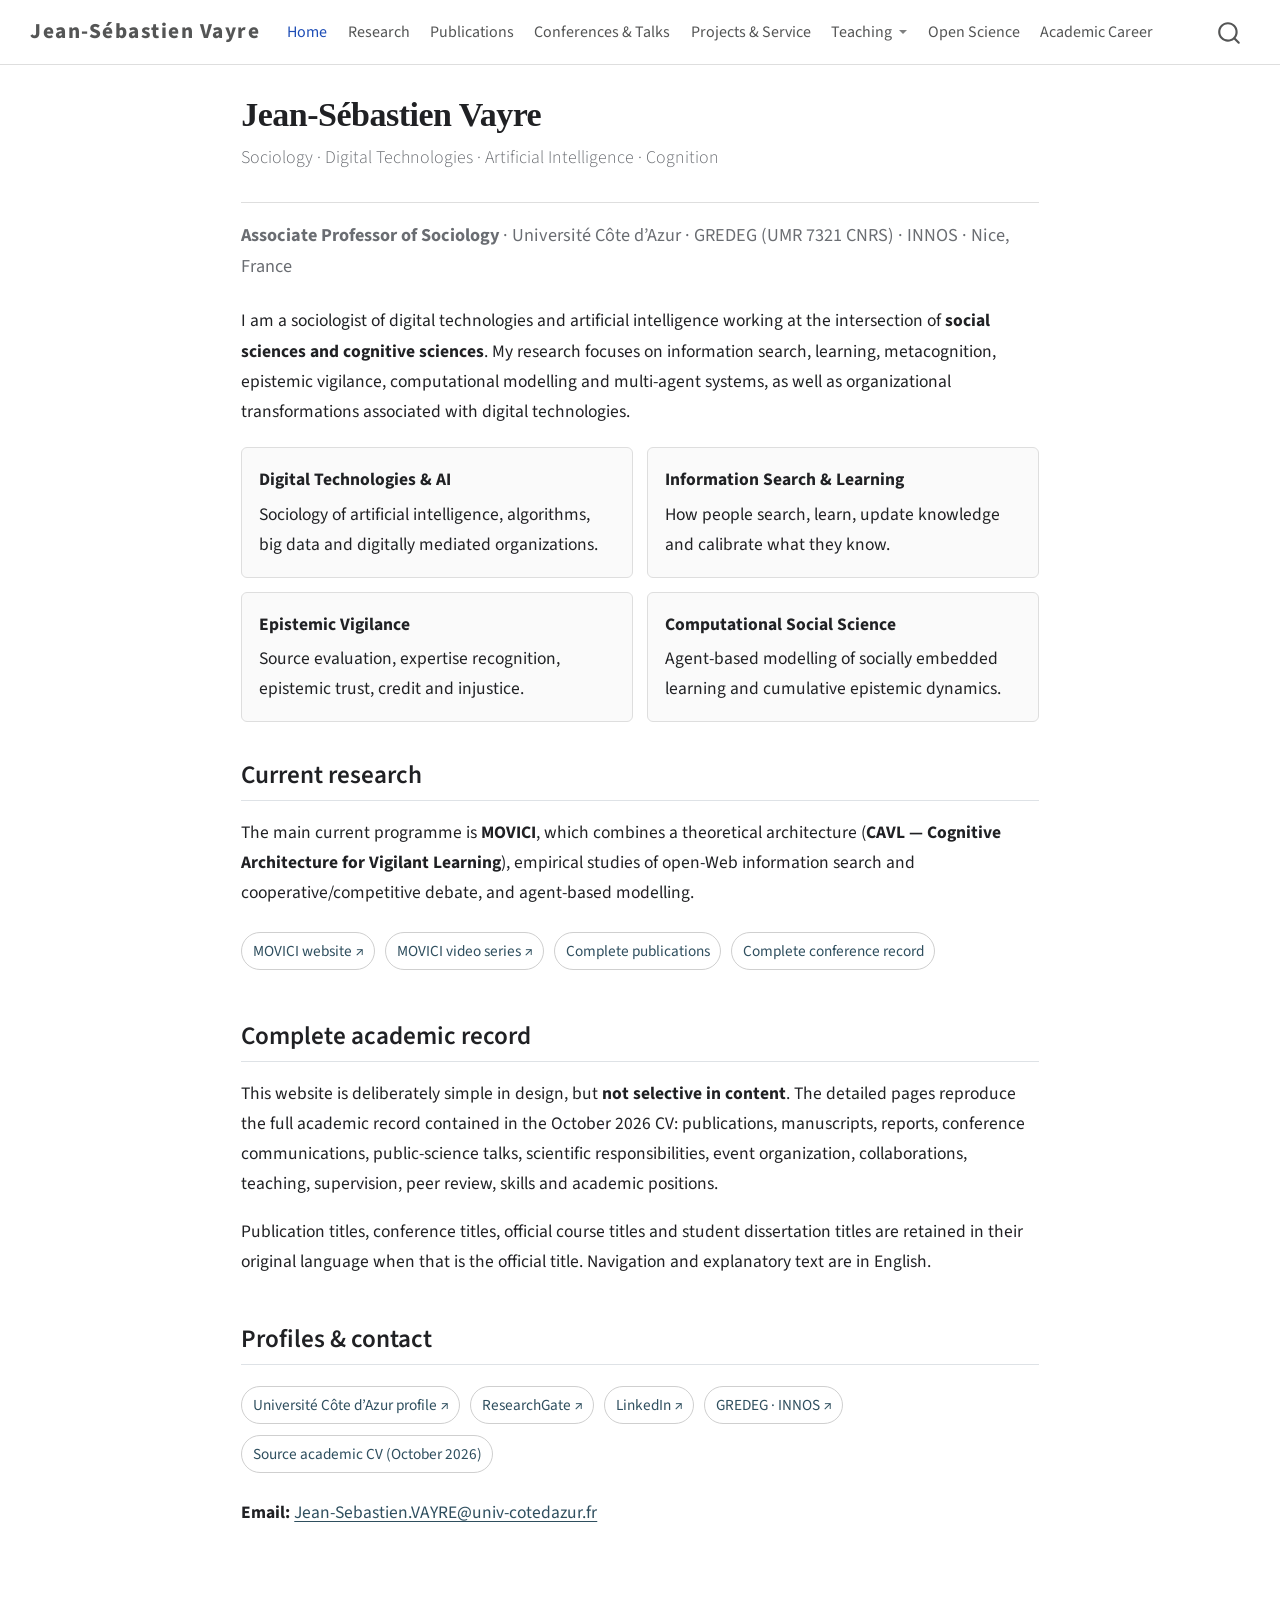
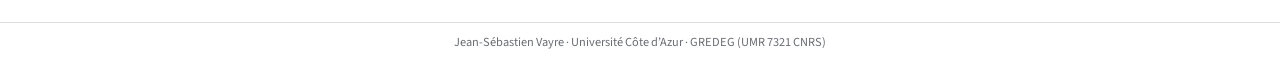
==== index.html @ 86885ea0 "Built site for gh-pages" ====
<!DOCTYPE html>
<html xmlns="http://www.w3.org/1999/xhtml" lang="en" xml:lang="en"><head>

<meta charset="utf-8">
<meta name="generator" content="quarto-1.10.18">

<meta name="viewport" content="width=device-width, initial-scale=1.0, user-scalable=yes">


<title>Jean-Sébastien Vayre</title>
<style>
/* Default styles provided by pandoc.
** See https://pandoc.org/MANUAL.html#variables-for-html for config info.
*/
span.smallcaps{font-variant: small-caps;}
div.columns{display: flex; gap: 1.5em;}
div.column{flex: auto;}
@media screen {
div.columns{gap: min(4vw, 1.5em);}
div.column{overflow-x: auto;}
}
div.hanging-indent{margin-left: 1.5em; text-indent: -1.5em;}
ul.task-list{list-style: none;}
ul.task-list li input[type="checkbox"] {
  width: 0.8em;
  margin: 0 0.8em 0.2em -1em; /* quarto-specific, see https://github.com/quarto-dev/quarto-cli/issues/4556 */ 
  vertical-align: middle;
}
</style>


<script src="site_libs/quarto-nav/quarto-nav.js"></script>
<script src="site_libs/clipboard/clipboard.min.js"></script>
<script src="site_libs/quarto-search/autocomplete.umd.js"></script>
<script src="site_libs/quarto-search/fuse.min.js"></script>
<script src="site_libs/quarto-search/quarto-search.js"></script>
<meta name="quarto:offset" content="./">
<script src="site_libs/quarto-html/quarto.js" type="module"></script>
<script src="site_libs/quarto-html/tabsets/tabsets.js" type="module"></script>
<script src="site_libs/quarto-html/popper.min.js"></script>
<script src="site_libs/quarto-html/tippy.umd.min.js"></script>
<script src="site_libs/quarto-html/anchor.min.js"></script>
<link href="site_libs/quarto-html/tippy.css" rel="stylesheet">
<link href="site_libs/quarto-html/quarto-syntax-highlighting-64a204ab8560d761af7679ceaba22944.css" rel="stylesheet" id="quarto-text-highlighting-styles">
<script src="site_libs/bootstrap/bootstrap.min.js"></script>
<link href="site_libs/bootstrap/bootstrap-icons.css" rel="stylesheet">
<link href="site_libs/bootstrap/bootstrap-172ba59bd5e0b52282274ba0c0cc16fc.min.css" rel="stylesheet" append-hash="true" id="quarto-bootstrap" data-mode="light">
<script id="quarto-search-options" type="application/json">{
  "location": "navbar",
  "copy-button": false,
  "collapse-after": 3,
  "panel-placement": "end",
  "type": "overlay",
  "limit": 50,
  "keyboard-shortcut": [
    "f",
    "/",
    "s"
  ],
  "show-item-context": false,
  "language": {
    "search-no-results-text": "No results",
    "search-matching-documents-text": "matching documents",
    "search-copy-link-title": "Copy link to search",
    "search-hide-matches-text": "Hide additional matches",
    "search-more-match-text": "more match in this document",
    "search-more-matches-text": "more matches in this document",
    "search-clear-button-title": "Clear",
    "search-text-placeholder": "",
    "search-detached-cancel-button-title": "Cancel",
    "search-submit-button-title": "Submit",
    "search-label": "Search"
  }
}</script>
<style>html{ scroll-behavior: smooth; }</style>


<link rel="stylesheet" href="styles.css">
</head>

<body class="nav-fixed fullcontent quarto-light">

<div id="quarto-search-results"></div>
  <header id="quarto-header" class="headroom fixed-top">
    <nav class="navbar navbar-expand-lg " data-bs-theme="dark">
      <div class="navbar-container container-fluid">
      <div class="navbar-brand-container mx-auto">
    <a class="navbar-brand" href="./index.html">
    <span class="navbar-title">Jean-Sébastien Vayre</span>
    </a>
  </div>
            <div id="quarto-search" class="" title="Search"></div>
          <button class="navbar-toggler" type="button" data-bs-toggle="collapse" data-bs-target="#navbarCollapse" aria-controls="navbarCollapse" role="menu" aria-expanded="false" aria-label="Toggle navigation" onclick="if (window.quartoToggleHeadroom) { window.quartoToggleHeadroom(); }">
  <span class="navbar-toggler-icon"></span>
</button>
          <div class="collapse navbar-collapse" id="navbarCollapse">
            <ul class="navbar-nav navbar-nav-scroll me-auto">
  <li class="nav-item">
    <a class="nav-link active" href="./index.html" aria-current="page"> 
<span class="menu-text">Home</span></a>
  </li>  
  <li class="nav-item">
    <a class="nav-link" href="./research.html"> 
<span class="menu-text">Research</span></a>
  </li>  
  <li class="nav-item">
    <a class="nav-link" href="./publications.html"> 
<span class="menu-text">Publications</span></a>
  </li>  
  <li class="nav-item">
    <a class="nav-link" href="./conferences.html"> 
<span class="menu-text">Conferences &amp; Talks</span></a>
  </li>  
  <li class="nav-item">
    <a class="nav-link" href="./projects-service.html"> 
<span class="menu-text">Projects &amp; Service</span></a>
  </li>  
  <li class="nav-item dropdown ">
    <a class="nav-link dropdown-toggle" href="#" id="nav-menu-teaching" role="link" data-bs-toggle="dropdown" aria-expanded="false">
 <span class="menu-text">Teaching</span>
    </a>
    <ul class="dropdown-menu" aria-labelledby="nav-menu-teaching">    
        <li>
    <a class="dropdown-item" href="./teaching.html">
 <span class="dropdown-text">Teaching Record</span></a>
  </li>  
        <li>
    <a class="dropdown-item" href="./supervision.html">
 <span class="dropdown-text">Supervision &amp; Assessment</span></a>
  </li>  
    </ul>
  </li>
  <li class="nav-item">
    <a class="nav-link" href="./open-science.html"> 
<span class="menu-text">Open Science</span></a>
  </li>  
  <li class="nav-item">
    <a class="nav-link" href="./career.html"> 
<span class="menu-text">Academic Career</span></a>
  </li>  
</ul>
          </div> <!-- /navcollapse -->
            <div class="quarto-navbar-tools">
</div>
      </div> <!-- /container-fluid -->
    </nav>
</header>
<!-- content -->
<div id="quarto-content" class="quarto-container page-columns page-rows-contents page-layout-article page-navbar">
<!-- sidebar -->
<!-- margin-sidebar -->
    
<!-- main -->
<main class="content" id="quarto-document-content">

<header id="title-block-header" class="quarto-title-block default">
<div class="quarto-title">
<h1 class="title">Jean-Sébastien Vayre</h1>
<p class="subtitle lead">Sociology · Digital Technologies · Artificial Intelligence · Cognition</p>
</div>



<div class="quarto-title-meta">

    
  
    
  </div>
  


</header>


<div class="hero-role">
<strong>Associate Professor of Sociology</strong> · Université Côte d’Azur · GREDEG (UMR 7321 CNRS) · INNOS · Nice, France
</div>
<p>I am a sociologist of digital technologies and artificial intelligence working at the intersection of <strong>social sciences and cognitive sciences</strong>. My research focuses on information search, learning, metacognition, epistemic vigilance, computational modelling and multi-agent systems, as well as organizational transformations associated with digital technologies.</p>
<div class="quick-grid">
<div class="quick-card">
<strong>Digital Technologies &amp; AI</strong>Sociology of artificial intelligence, algorithms, big data and digitally mediated organizations.
</div>
<div class="quick-card">
<strong>Information Search &amp; Learning</strong>How people search, learn, update knowledge and calibrate what they know.
</div>
<div class="quick-card">
<strong>Epistemic Vigilance</strong>Source evaluation, expertise recognition, epistemic trust, credit and injustice.
</div>
<div class="quick-card">
<strong>Computational Social Science</strong>Agent-based modelling of socially embedded learning and cumulative epistemic dynamics.
</div>
</div>
<section id="current-research" class="level2">
<h2 class="anchored" data-anchor-id="current-research">Current research</h2>
<p>The main current programme is <strong>MOVICI</strong>, which combines a theoretical architecture (<strong>CAVL — Cognitive Architecture for Vigilant Learning</strong>), empirical studies of open-Web information search and cooperative/competitive debate, and agent-based modelling.</p>
<div class="home-links">
<p><a class="resource-link" href="https://jeansebastienvayre-prog.github.io/movici/">MOVICI website ↗</a> <a class="resource-link" href="https://www.youtube.com/playlist?list=PLJJXA5R7uEsg">MOVICI video series ↗</a> <a class="resource-link" href="./publications.html">Complete publications</a> <a class="resource-link" href="./conferences.html">Complete conference record</a></p>
</div>
</section>
<section id="complete-academic-record" class="level2">
<h2 class="anchored" data-anchor-id="complete-academic-record">Complete academic record</h2>
<p>This website is deliberately simple in design, but <strong>not selective in content</strong>. The detailed pages reproduce the full academic record contained in the October 2026 CV: publications, manuscripts, reports, conference communications, public-science talks, scientific responsibilities, event organization, collaborations, teaching, supervision, peer review, skills and academic positions.</p>
<p>Publication titles, conference titles, official course titles and student dissertation titles are retained in their original language when that is the official title. Navigation and explanatory text are in English.</p>
</section>
<section id="profiles-contact" class="level2">
<h2 class="anchored" data-anchor-id="profiles-contact">Profiles &amp; contact</h2>
<div class="profile-links">
<p><a class="resource-link" href="https://univ-cotedazur.fr/jean-sebastien-vayre">Université Côte d’Azur profile ↗</a> <a class="resource-link" href="https://www.researchgate.net/profile/Jean-Sebastien-Vayre">ResearchGate ↗</a> <a class="resource-link" href="https://fr.linkedin.com/in/jean-sebastien-vayre-30b54514a">LinkedIn ↗</a> <a class="resource-link" href="https://gredeg.univ-cotedazur.fr/projets-de-recherche/francais-pole-innovation-science-and-technology-pist/team-innos">GREDEG · INNOS ↗</a> <a class="resource-link" href="assets/documents/CV_Jean-Sebastien_Vayre_2026_actualise_octobre.docx">Source academic CV (October 2026)</a></p>
</div>
<p><strong>Email:</strong> <a href="mailto:Jean-Sebastien.VAYRE@univ-cotedazur.fr">Jean-Sebastien.VAYRE@univ-cotedazur.fr</a></p>


</section>

</main> <!-- /main -->
<script id="quarto-html-after-body" type="application/javascript">
  window.document.addEventListener("DOMContentLoaded", function (event) {
    const icon = "";
    const anchorJS = new window.AnchorJS();
    anchorJS.options = {
      placement: 'right',
      icon: icon
    };
    anchorJS.add('.anchored');
    const isCodeAnnotation = (el) => {
      for (const clz of el.classList) {
        if (clz.startsWith('code-annotation-')) {                     
          return true;
        }
      }
      return false;
    }
    const onCopySuccess = function(e) {
      // button target
      const button = e.trigger;
      // don't keep focus
      button.blur();
      // flash "checked"
      button.classList.add('code-copy-button-checked');
      var currentTitle = button.getAttribute("title");
      button.setAttribute("title", "Copied!");
      let tooltip;
      if (window.bootstrap) {
        button.setAttribute("data-bs-toggle", "tooltip");
        button.setAttribute("data-bs-placement", "left");
        button.setAttribute("data-bs-title", "Copied!");
        tooltip = new bootstrap.Tooltip(button, 
          { trigger: "manual", 
            customClass: "code-copy-button-tooltip",
            offset: [0, -8]});
        tooltip.show();    
      }
      setTimeout(function() {
        if (tooltip) {
          tooltip.hide();
          button.removeAttribute("data-bs-title");
          button.removeAttribute("data-bs-toggle");
          button.removeAttribute("data-bs-placement");
        }
        button.setAttribute("title", currentTitle);
        button.classList.remove('code-copy-button-checked');
      }, 1000);
      // clear code selection
      e.clearSelection();
    }
    const getTextToCopy = function(trigger) {
      const outerScaffold = trigger.parentElement.cloneNode(true);
      const codeEl = outerScaffold.querySelector('code');
      for (const childEl of codeEl.children) {
        if (isCodeAnnotation(childEl)) {
          childEl.remove();
        }
      }
      return codeEl.innerText;
    }
    const clipboard = new window.ClipboardJS('.code-copy-button:not([data-in-quarto-modal])', {
      text: getTextToCopy
    });
    clipboard.on('success', onCopySuccess);
    if (window.document.getElementById('quarto-embedded-source-code-modal')) {
      const clipboardModal = new window.ClipboardJS('.code-copy-button[data-in-quarto-modal]', {
        text: getTextToCopy,
        container: window.document.getElementById('quarto-embedded-source-code-modal')
      });
      clipboardModal.on('success', onCopySuccess);
    }
      var localhostRegex = new RegExp(/^(?:http|https):\/\/localhost\:?[0-9]*\//);
      var mailtoRegex = new RegExp(/^mailto:/);
        var filterRegex = new RegExp("https:\/\/jeansebastienvayre-prog\.github\.io\/");
      var isInternal = (href) => {
          return filterRegex.test(href) || localhostRegex.test(href) || mailtoRegex.test(href);
      }
      // Inspect non-navigation links and adorn them if external
     var links = window.document.querySelectorAll('a[href]:not(.nav-link):not(.navbar-brand):not(.toc-action):not(.sidebar-link):not(.sidebar-item-toggle):not(.pagination-link):not(.no-external):not([aria-hidden]):not(.dropdown-item):not(.quarto-navigation-tool):not(.about-link)');
      for (var i=0; i<links.length; i++) {
        const link = links[i];
        if (!isInternal(link.href)) {
          // undo the damage that might have been done by quarto-nav.js in the case of
          // links that we want to consider external
          if (link.dataset.originalHref !== undefined) {
            link.href = link.dataset.originalHref;
          }
            // target, if specified
            link.setAttribute("target", "_blank");
            if (link.getAttribute("rel") === null) {
              link.setAttribute("rel", "noopener");
            }
        }
      }
    function tippyHover(el, contentFn, onTriggerFn, onUntriggerFn) {
      const config = {
        allowHTML: true,
        maxWidth: 500,
        delay: 100,
        arrow: false,
        appendTo: function(el) {
            return el.parentElement;
        },
        interactive: true,
        interactiveBorder: 10,
        theme: 'quarto',
        placement: 'bottom-start',
      };
      if (contentFn) {
        config.content = contentFn;
      }
      if (onTriggerFn) {
        config.onTrigger = onTriggerFn;
      }
      if (onUntriggerFn) {
        config.onUntrigger = onUntriggerFn;
      }
      window.tippy(el, config); 
    }
    const noterefs = window.document.querySelectorAll('a[role="doc-noteref"]');
    for (var i=0; i<noterefs.length; i++) {
      const ref = noterefs[i];
      tippyHover(ref, function() {
        // use id or data attribute instead here
        let href = ref.getAttribute('data-footnote-href') || ref.getAttribute('href');
        try { href = new URL(href).hash; } catch {}
        const id = href.replace(/^#\/?/, "");
        const note = window.document.getElementById(id);
        if (note) {
          return note.innerHTML;
        } else {
          return "";
        }
      });
    }
    const xrefs = window.document.querySelectorAll('a.quarto-xref');
    const processXRef = (id, note) => {
      // Strip column container classes
      const stripColumnClz = (el) => {
        el.classList.remove("page-full", "page-columns");
        if (el.children) {
          for (const child of el.children) {
            stripColumnClz(child);
          }
        }
      }
      stripColumnClz(note)
      if (id === null || id.startsWith('sec-')) {
        // Special case sections, only their first couple elements
        const container = document.createElement("div");
        if (note.children && note.children.length > 2) {
          container.appendChild(note.children[0].cloneNode(true));
          for (let i = 1; i < note.children.length; i++) {
            const child = note.children[i];
            if (child.tagName === "P" && child.innerText === "") {
              continue;
            } else {
              container.appendChild(child.cloneNode(true));
              break;
            }
          }
          if (window.Quarto?.typesetMath) {
            window.Quarto.typesetMath(container);
          }
          return container.innerHTML
        } else {
          if (window.Quarto?.typesetMath) {
            window.Quarto.typesetMath(note);
          }
          return note.innerHTML;
        }
      } else {
        // Remove any anchor links if they are present
        const anchorLink = note.querySelector('a.anchorjs-link');
        if (anchorLink) {
          anchorLink.remove();
        }
        if (window.Quarto?.typesetMath) {
          window.Quarto.typesetMath(note);
        }
        if (note.classList.contains("callout")) {
          return note.outerHTML;
        } else {
          return note.innerHTML;
        }
      }
    }
    for (var i=0; i<xrefs.length; i++) {
      const xref = xrefs[i];
      tippyHover(xref, undefined, function(instance) {
        instance.disable();
        let url = xref.getAttribute('href');
        let hash = undefined; 
        if (url.startsWith('#')) {
          hash = url;
        } else {
          try { hash = new URL(url).hash; } catch {}
        }
        if (hash) {
          const id = hash.replace(/^#\/?/, "");
          const note = window.document.getElementById(id);
          if (note !== null) {
            try {
              const html = processXRef(id, note.cloneNode(true));
              instance.setContent(html);
            } finally {
              instance.enable();
              instance.show();
            }
          } else {
            // See if we can fetch this
            fetch(url.split('#')[0])
            .then(res => res.text())
            .then(html => {
              const parser = new DOMParser();
              const htmlDoc = parser.parseFromString(html, "text/html");
              const note = htmlDoc.getElementById(id);
              if (note !== null) {
                const html = processXRef(id, note);
                instance.setContent(html);
              } 
            }).finally(() => {
              instance.enable();
              instance.show();
            });
          }
        } else {
          // See if we can fetch a full url (with no hash to target)
          // This is a special case and we should probably do some content thinning / targeting
          fetch(url)
          .then(res => res.text())
          .then(html => {
            const parser = new DOMParser();
            const htmlDoc = parser.parseFromString(html, "text/html");
            const note = htmlDoc.querySelector('main.content');
            if (note !== null) {
              // This should only happen for chapter cross references
              // (since there is no id in the URL)
              // remove the first header
              if (note.children.length > 0 && note.children[0].tagName === "HEADER") {
                note.children[0].remove();
              }
              const html = processXRef(null, note);
              instance.setContent(html);
            } 
          }).finally(() => {
            instance.enable();
            instance.show();
          });
        }
      }, function(instance) {
      });
    }
        let selectedAnnoteEl;
        const selectorForAnnotation = ( cell, annotation) => {
          let cellAttr = 'data-code-cell="' + cell + '"';
          let lineAttr = 'data-code-annotation="' +  annotation + '"';
          const selector = 'span[' + cellAttr + '][' + lineAttr + ']';
          return selector;
        }
        const selectCodeLines = (annoteEl) => {
          const doc = window.document;
          const targetCell = annoteEl.getAttribute("data-target-cell");
          const targetAnnotation = annoteEl.getAttribute("data-target-annotation");
          const annoteSpan = window.document.querySelector(selectorForAnnotation(targetCell, targetAnnotation));
          const lines = annoteSpan.getAttribute("data-code-lines").split(",");
          const lineIds = lines.map((line) => {
            return targetCell + "-" + line;
          })
          let top = null;
          let height = null;
          let parent = null;
          if (lineIds.length > 0) {
              //compute the position of the single el (top and bottom and make a div)
              const el = window.document.getElementById(lineIds[0]);
              top = el.offsetTop;
              height = el.offsetHeight;
              parent = el.parentElement.parentElement;
            if (lineIds.length > 1) {
              const lastEl = window.document.getElementById(lineIds[lineIds.length - 1]);
              const bottom = lastEl.offsetTop + lastEl.offsetHeight;
              height = bottom - top;
            }
            if (top !== null && height !== null && parent !== null) {
              // cook up a div (if necessary) and position it 
              let div = window.document.getElementById("code-annotation-line-highlight");
              if (div === null) {
                div = window.document.createElement("div");
                div.setAttribute("id", "code-annotation-line-highlight");
                div.style.position = 'absolute';
                parent.appendChild(div);
              }
              div.style.top = top - 2 + "px";
              div.style.height = height + 4 + "px";
              div.style.left = 0;
              let gutterDiv = window.document.getElementById("code-annotation-line-highlight-gutter");
              if (gutterDiv === null) {
                gutterDiv = window.document.createElement("div");
                gutterDiv.setAttribute("id", "code-annotation-line-highlight-gutter");
                gutterDiv.style.position = 'absolute';
                const codeCell = window.document.getElementById(targetCell);
                const gutter = codeCell.querySelector('.code-annotation-gutter');
                gutter.appendChild(gutterDiv);
              }
              gutterDiv.style.top = top - 2 + "px";
              gutterDiv.style.height = height + 4 + "px";
            }
            selectedAnnoteEl = annoteEl;
          }
        };
        const unselectCodeLines = () => {
          const elementsIds = ["code-annotation-line-highlight", "code-annotation-line-highlight-gutter"];
          elementsIds.forEach((elId) => {
            const div = window.document.getElementById(elId);
            if (div) {
              div.remove();
            }
          });
          selectedAnnoteEl = undefined;
        };
          // Handle positioning of the toggle
      window.addEventListener(
        "resize",
        throttle(() => {
          elRect = undefined;
          if (selectedAnnoteEl) {
            selectCodeLines(selectedAnnoteEl);
          }
        }, 10)
      );
      function throttle(fn, ms) {
      let throttle = false;
      let timer;
        return (...args) => {
          if(!throttle) { // first call gets through
              fn.apply(this, args);
              throttle = true;
          } else { // all the others get throttled
              if(timer) clearTimeout(timer); // cancel #2
              timer = setTimeout(() => {
                fn.apply(this, args);
                timer = throttle = false;
              }, ms);
          }
        };
      }
        // Attach click handler to the DT
        const annoteDls = window.document.querySelectorAll('dt[data-target-cell]');
        for (const annoteDlNode of annoteDls) {
          annoteDlNode.addEventListener('click', (event) => {
            const clickedEl = event.target;
            if (clickedEl !== selectedAnnoteEl) {
              unselectCodeLines();
              const activeEl = window.document.querySelector('dt[data-target-cell].code-annotation-active');
              if (activeEl) {
                activeEl.classList.remove('code-annotation-active');
              }
              selectCodeLines(clickedEl);
              clickedEl.classList.add('code-annotation-active');
            } else {
              // Unselect the line
              unselectCodeLines();
              clickedEl.classList.remove('code-annotation-active');
            }
          });
        }
    const findCites = (el) => {
      const parentEl = el.parentElement;
      if (parentEl) {
        const cites = parentEl.dataset.cites;
        if (cites) {
          return {
            el,
            cites: cites.split(' ')
          };
        } else {
          return findCites(el.parentElement)
        }
      } else {
        return undefined;
      }
    };
    var bibliorefs = window.document.querySelectorAll('a[role="doc-biblioref"]');
    for (var i=0; i<bibliorefs.length; i++) {
      const ref = bibliorefs[i];
      const citeInfo = findCites(ref);
      if (citeInfo) {
        tippyHover(citeInfo.el, function() {
          var popup = window.document.createElement('div');
          citeInfo.cites.forEach(function(cite) {
            var citeDiv = window.document.createElement('div');
            citeDiv.classList.add('hanging-indent');
            citeDiv.classList.add('csl-entry');
            var biblioDiv = window.document.getElementById('ref-' + cite);
            if (biblioDiv) {
              citeDiv.innerHTML = biblioDiv.innerHTML;
            }
            popup.appendChild(citeDiv);
          });
          return popup.innerHTML;
        });
      }
    }
  });
  </script>
</div> <!-- /content -->
<footer class="footer">
  <div class="nav-footer">
    <div class="nav-footer-left">
      &nbsp;
    </div>   
    <div class="nav-footer-center">
<p>Jean-Sébastien Vayre · Université Côte d’Azur · GREDEG (UMR 7321 CNRS)</p>
</div>
    <div class="nav-footer-right">
      &nbsp;
    </div>
  </div>
</footer>




<script src="site_libs/quarto-html/zenscroll-min.js"></script>
</body></html>
---- site_libs/quarto-html/tippy.css ----
.tippy-box[data-animation=fade][data-state=hidden]{opacity:0}[data-tippy-root]{max-width:calc(100vw - 10px)}.tippy-box{position:relative;background-color:#333;color:#fff;border-radius:4px;font-size:14px;line-height:1.4;white-space:normal;outline:0;transition-property:transform,visibility,opacity}.tippy-box[data-placement^=top]>.tippy-arrow{bottom:0}.tippy-box[data-placement^=top]>.tippy-arrow:before{bottom:-7px;left:0;border-width:8px 8px 0;border-top-color:initial;transform-origin:center top}.tippy-box[data-placement^=bottom]>.tippy-arrow{top:0}.tippy-box[data-placement^=bottom]>.tippy-arrow:before{top:-7px;left:0;border-width:0 8px 8px;border-bottom-color:initial;transform-origin:center bottom}.tippy-box[data-placement^=left]>.tippy-arrow{right:0}.tippy-box[data-placement^=left]>.tippy-arrow:before{border-width:8px 0 8px 8px;border-left-color:initial;right:-7px;transform-origin:center left}.tippy-box[data-placement^=right]>.tippy-arrow{left:0}.tippy-box[data-placement^=right]>.tippy-arrow:before{left:-7px;border-width:8px 8px 8px 0;border-right-color:initial;transform-origin:center right}.tippy-box[data-inertia][data-state=visible]{transition-timing-function:cubic-bezier(.54,1.5,.38,1.11)}.tippy-arrow{width:16px;height:16px;color:#333}.tippy-arrow:before{content:"";position:absolute;border-color:transparent;border-style:solid}.tippy-content{position:relative;padding:5px 9px;z-index:1}
---- site_libs/quarto-html/quarto-syntax-highlighting-64a204ab8560d761af7679ceaba22944.css ----
/* quarto syntax highlight colors */
:root {
  --quarto-hl-ot-color: #003B4F;
  --quarto-hl-at-color: #657422;
  --quarto-hl-ss-color: #20794D;
  --quarto-hl-an-color: #5E5E5E;
  --quarto-hl-fu-color: #4758AB;
  --quarto-hl-st-color: #20794D;
  --quarto-hl-cf-color: #003B4F;
  --quarto-hl-op-color: #5E5E5E;
  --quarto-hl-er-color: #AD0000;
  --quarto-hl-bn-color: #AD0000;
  --quarto-hl-al-color: #AD0000;
  --quarto-hl-va-color: #111111;
  --quarto-hl-bu-color: inherit;
  --quarto-hl-ex-color: inherit;
  --quarto-hl-pp-color: #AD0000;
  --quarto-hl-in-color: #5E5E5E;
  --quarto-hl-vs-color: #20794D;
  --quarto-hl-wa-color: #5E5E5E;
  --quarto-hl-do-color: #5E5E5E;
  --quarto-hl-im-color: #00769E;
  --quarto-hl-ch-color: #20794D;
  --quarto-hl-dt-color: #AD0000;
  --quarto-hl-fl-color: #AD0000;
  --quarto-hl-co-color: #5E5E5E;
  --quarto-hl-cv-color: #5E5E5E;
  --quarto-hl-cn-color: #8f5902;
  --quarto-hl-sc-color: #5E5E5E;
  --quarto-hl-dv-color: #AD0000;
  --quarto-hl-kw-color: #003B4F;
}

/* other quarto variables */
:root {
  --quarto-font-monospace: SFMono-Regular, Menlo, Monaco, Consolas, "Liberation Mono", "Courier New", monospace;
}

/* syntax highlight based on Pandoc's rules */
pre > code.sourceCode > span {
  color: #003B4F;
}

code.sourceCode > span {
  color: #003B4F;
}

div.sourceCode,
div.sourceCode pre.sourceCode {
  color: #003B4F;
}

/* Normal */
code span {
  color: #003B4F;
}

/* Alert */
code span.al {
  color: #AD0000;
  font-style: inherit;
}

/* Annotation */
code span.an {
  color: #5E5E5E;
  font-style: inherit;
}

/* Attribute */
code span.at {
  color: #657422;
  font-style: inherit;
}

/* BaseN */
code span.bn {
  color: #AD0000;
  font-style: inherit;
}

/* BuiltIn */
code span.bu {
  font-style: inherit;
}

/* ControlFlow */
code span.cf {
  color: #003B4F;
  font-weight: bold;
  font-style: inherit;
}

/* Char */
code span.ch {
  color: #20794D;
  font-style: inherit;
}

/* Constant */
code span.cn {
  color: #8f5902;
  font-style: inherit;
}

/* Comment */
code span.co {
  color: #5E5E5E;
  font-style: inherit;
}

/* CommentVar */
code span.cv {
  color: #5E5E5E;
  font-style: italic;
}

/* Documentation */
code span.do {
  color: #5E5E5E;
  font-style: italic;
}

/* DataType */
code span.dt {
  color: #AD0000;
  font-style: inherit;
}

/* DecVal */
code span.dv {
  color: #AD0000;
  font-style: inherit;
}

/* Error */
code span.er {
  color: #AD0000;
  font-style: inherit;
}

/* Extension */
code span.ex {
  font-style: inherit;
}

/* Float */
code span.fl {
  color: #AD0000;
  font-style: inherit;
}

/* Function */
code span.fu {
  color: #4758AB;
  font-style: inherit;
}

/* Import */
code span.im {
  color: #00769E;
  font-style: inherit;
}

/* Information */
code span.in {
  color: #5E5E5E;
  font-style: inherit;
}

/* Keyword */
code span.kw {
  color: #003B4F;
  font-weight: bold;
  font-style: inherit;
}

/* Operator */
code span.op {
  color: #5E5E5E;
  font-style: inherit;
}

/* Other */
code span.ot {
  color: #003B4F;
  font-style: inherit;
}

/* Preprocessor */
code span.pp {
  color: #AD0000;
  font-style: inherit;
}

/* SpecialChar */
code span.sc {
  color: #5E5E5E;
  font-style: inherit;
}

/* SpecialString */
code span.ss {
  color: #20794D;
  font-style: inherit;
}

/* String */
code span.st {
  color: #20794D;
  font-style: inherit;
}

/* Variable */
code span.va {
  color: #111111;
  font-style: inherit;
}

/* VerbatimString */
code span.vs {
  color: #20794D;
  font-style: inherit;
}

/* Warning */
code span.wa {
  color: #5E5E5E;
  font-style: italic;
}

.prevent-inlining {
  content: "</";
}

/*# sourceMappingURL=9d8d5bb603a83b8298b89080a598c93b.css.map */
---- styles.css ----
/* MOVICI — restrained academic design */

:root {
  --movici-text: #202124;
  --movici-muted: #6a6d72;
  --movici-rule: #dedede;
  --movici-soft: #f6f6f5;
  --movici-softer: #fafafa;
  --movici-link: #2f4f5f;
}

body {
  color: var(--movici-text);
  font-size: 1.03rem;
  line-height: 1.72;
  background: #ffffff;
}

.navbar {
  background: #ffffff !important;
  border-bottom: 1px solid var(--movici-rule);
  box-shadow: none;
}

.navbar-brand {
  font-weight: 750;
  letter-spacing: 0.07em;
}

.navbar .nav-link {
  font-size: 0.94rem;
}

main.content {
  max-width: 900px;
}

.quarto-title-block {
  margin-bottom: 1.7rem;
  padding-bottom: 1.15rem;
  border-bottom: 1px solid var(--movici-rule);
}

.quarto-title-block .title {
  font-family: Georgia, "Times New Roman", serif;
  font-weight: 600;
  letter-spacing: -0.015em;
  line-height: 1.12;
}

.quarto-title-block .subtitle {
  color: var(--movici-muted);
  font-size: 1.05rem;
  margin-top: 0.55rem;
}

h2, h3 {
  line-height: 1.25;
}

h2 {
  margin-top: 2.6rem;
  padding-top: 0.2rem;
  font-size: 1.48rem;
}

h3 {
  font-size: 1.16rem;
}

a {
  color: var(--movici-link);
}

.movici-author {
  font-size: 1rem;
  margin: 0.25rem 0 0.15rem 0;
  font-weight: 600;
}

.movici-author a {
  color: inherit;
  text-decoration: none;
  border-bottom: 1px solid #bcbcbc;
}

.movici-meta {
  color: var(--movici-muted);
  font-size: 0.92rem;
  margin-bottom: 1.2rem;
}

.resources {
  margin: 1.1rem 0 2.3rem 0;
  padding: 0.9rem 1rem;
  background: var(--movici-softer);
  border: 1px solid var(--movici-rule);
  border-radius: 6px;
}

.resources-title {
  font-weight: 700;
  margin-right: 0.8rem;
}

.resource-link {
  display: inline-block;
  margin: 0.22rem 0.35rem 0.22rem 0;
  padding: 0.28rem 0.62rem;
  border: 1px solid #cfcfcf;
  border-radius: 999px;
  text-decoration: none;
  background: white;
  font-size: 0.9rem;
}

.resource-link:hover {
  background: var(--movici-soft);
}

.video-placeholder {
  aspect-ratio: 16 / 9;
  min-height: 280px;
  background: var(--movici-soft);
  border: 1px solid var(--movici-rule);
  border-radius: 7px;
  display: flex;
  flex-direction: column;
  align-items: center;
  justify-content: center;
  text-align: center;
  color: var(--movici-muted);
  margin: 1rem 0 2.2rem 0;
}

.video-play {
  font-size: 2.4rem;
  line-height: 1;
  margin-bottom: 0.8rem;
}

.abstract-block {
  font-family: Georgia, "Times New Roman", serif;
  font-size: 1rem;
  background: var(--movici-softer);
  border-left: 3px solid #b9b9b9;
  padding: 1rem 1.2rem;
}

.keywords {
  color: var(--movici-muted);
  margin: 0.9rem 0 2rem 0;
  font-size: 0.94rem;
}

.home-intro {
  max-width: 760px;
}

.wp-list {
  border-top: 1px solid var(--movici-rule);
  margin-top: 1.7rem;
}

.wp-entry {
  padding: 1.35rem 0 1.45rem 0;
  border-bottom: 1px solid var(--movici-rule);
}

.wp-entry h3 {
  margin-top: 0.25rem;
  margin-bottom: 0.35rem;
  font-family: Georgia, "Times New Roman", serif;
  font-size: 1.28rem;
}

.wp-number {
  color: var(--movici-muted);
  font-size: 0.78rem;
  font-weight: 700;
  letter-spacing: 0.08em;
}

.team-grid {
  display: grid;
  grid-template-columns: repeat(2, minmax(0, 1fr));
  gap: 0.8rem;
  margin-top: 1.4rem;
}

.team-person {
  padding: 1rem;
  border: 1px solid var(--movici-rule);
  border-radius: 6px;
  background: var(--movici-softer);
}

.team-person strong {
  display: block;
  margin-bottom: 0.2rem;
}

.team-person span {
  color: var(--movici-muted);
  font-size: 0.94rem;
}

.placeholder-note {
  background: var(--movici-soft);
  border-left: 3px solid #b0b0b0;
  padding: 0.85rem 1rem;
  color: var(--movici-muted);
  margin: 1rem 0 1.5rem 0;
}

#TOC {
  font-size: 0.88rem;
}

.nav-footer {
  border-top: 1px solid var(--movici-rule);
  color: var(--movici-muted);
  font-size: 0.88rem;
}

@media (max-width: 991px) {
  main.content {
    max-width: 100%;
  }
  .team-grid {
    grid-template-columns: 1fr;
  }
}


/* Functional additions for the complete MOVICI site */
.video-embed {
  aspect-ratio: 16 / 9;
  width: 100%;
  margin: 1rem 0 2.2rem 0;
}

.video-embed iframe {
  width: 100%;
  height: 100%;
  border: 0;
  border-radius: 7px;
}

.resources-note {
  display: inline-block;
  color: var(--movici-muted);
  font-size: 0.9rem;
  margin-left: 0.4rem;
}

.team-section {
  margin-top: 2.2rem;
}

.funding-item {
  padding: 1rem 0;
  border-bottom: 1px solid var(--movici-rule);
}

.funding-item strong {
  display: block;
  margin-bottom: 0.25rem;
}

.movici-citation-hover {
  border-bottom: 1px dotted #8c8c8c;
  cursor: help;
}

#movici-citation-tooltip {
  position: fixed;
  display: none;
  z-index: 9999;
  max-width: 460px;
  padding: 0.75rem 0.85rem;
  background: #ffffff;
  border: 1px solid #cfcfcf;
  border-radius: 6px;
  box-shadow: 0 5px 18px rgba(0,0,0,0.14);
  font-size: 0.88rem;
  line-height: 1.45;
}

#movici-citation-tooltip a {
  display: inline-block;
  margin-top: 0.4rem;
  font-weight: 600;
}


/* DOI-linked citations */
a.movici-citation-hover {
  color: inherit;
  text-decoration: none;
  border-bottom: 1px dotted #8c8c8c;
}

a.movici-citation-hover:hover {
  color: inherit;
  text-decoration: none;
  border-bottom-color: #4f4f4f;
}

/* Bibliography DOI links */
#movici-references a[href*="doi.org"] {
  overflow-wrap: anywhere;
  word-break: break-word;
}


/* Personal academic website additions */
.hero-name { font-family: Georgia, "Times New Roman", serif; font-size: 2.35rem; font-weight: 600; margin-bottom: .25rem; }
.hero-role { color: var(--movici-muted); font-size: 1.07rem; margin-bottom: 1.4rem; }
.home-links { margin: 1.2rem 0 2rem 0; }
.record {
  display: grid;
  grid-template-columns: minmax(0, 1fr) minmax(6.5rem, 11.5rem);
  gap: .55rem 1rem;
  align-items: start;
  padding: .92rem 0;
  border-bottom: 1px solid var(--movici-rule);
  min-height: 3.3rem;
}
.record:first-of-type { border-top: 1px solid var(--movici-rule); }
.record-text { line-height: 1.55; min-width: 0; overflow-wrap: anywhere; }
.record-access {
  position: static;
  justify-self: end;
  align-self: start;
  min-width: 0;
  max-width: 11.5rem;
  text-align: center;
  white-space: normal;
  line-height: 1.2;
  overflow-wrap: anywhere;
  box-sizing: border-box;
}
.record-links {
  justify-self: end;
  display: flex;
  flex-wrap: wrap;
  justify-content: flex-end;
  gap: .35rem;
  max-width: 14rem;
}
.record-links .resource-link { margin: 0; white-space: normal; text-align: center; line-height: 1.2; }
.timeline-item { padding: .8rem 0; border-bottom: 1px solid var(--movici-rule); }
.timeline-date { font-weight: 700; }
.note-original { color: var(--movici-muted); font-size: .92rem; padding: .8rem 1rem; background: var(--movici-softer); border-left: 3px solid #b9b9b9; margin: 1rem 0 1.8rem 0; }
.profile-links .resource-link { margin-bottom: .45rem; }
.quick-grid { display:grid; grid-template-columns:repeat(2,minmax(0,1fr)); gap:.8rem; margin:1.2rem 0 2rem 0; }
.quick-card { padding:1rem; border:1px solid var(--movici-rule); border-radius:6px; background:var(--movici-softer); }
.quick-card strong { display:block; margin-bottom:.25rem; }
@media (max-width: 760px) {
  .record { grid-template-columns: 1fr; }
  .record-access { justify-self: start; max-width: 100%; }
  .record-links { justify-self: start; justify-content: flex-start; max-width: 100%; }
  .quick-grid { grid-template-columns: 1fr; }
}
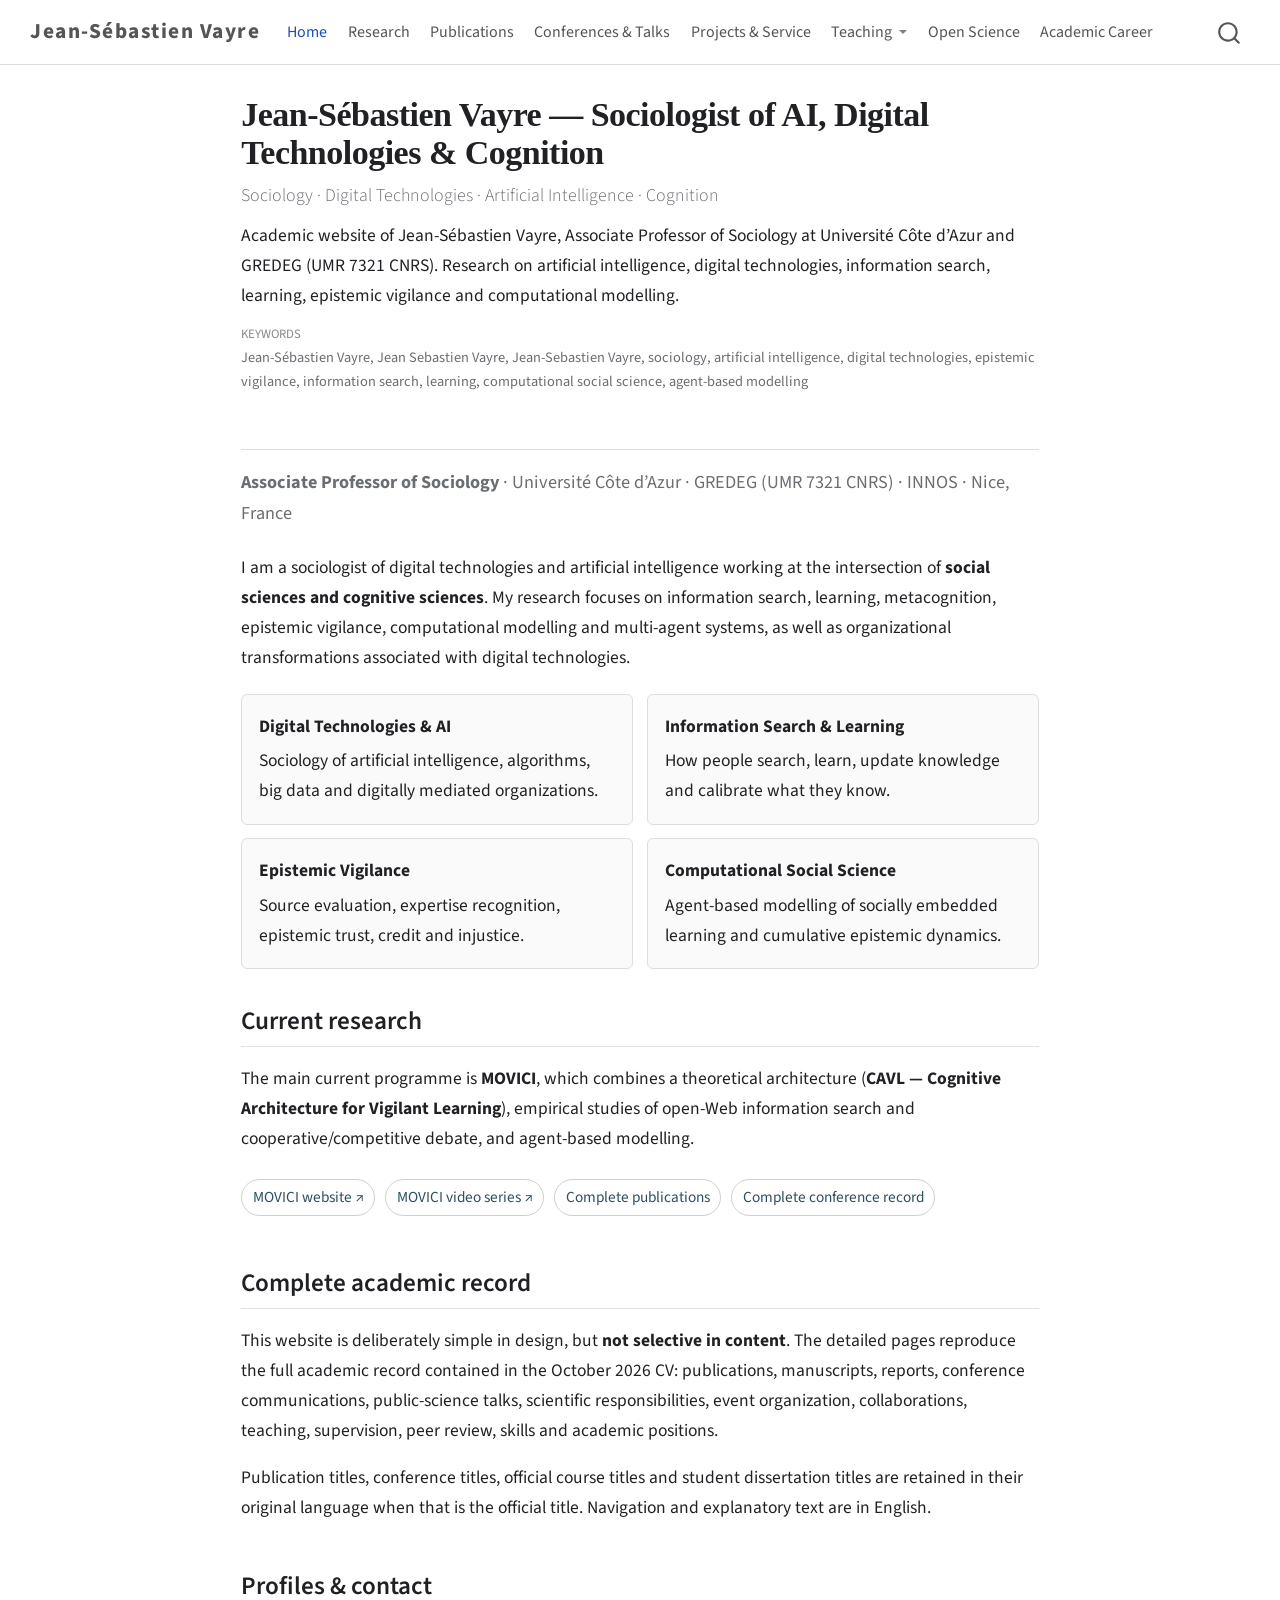
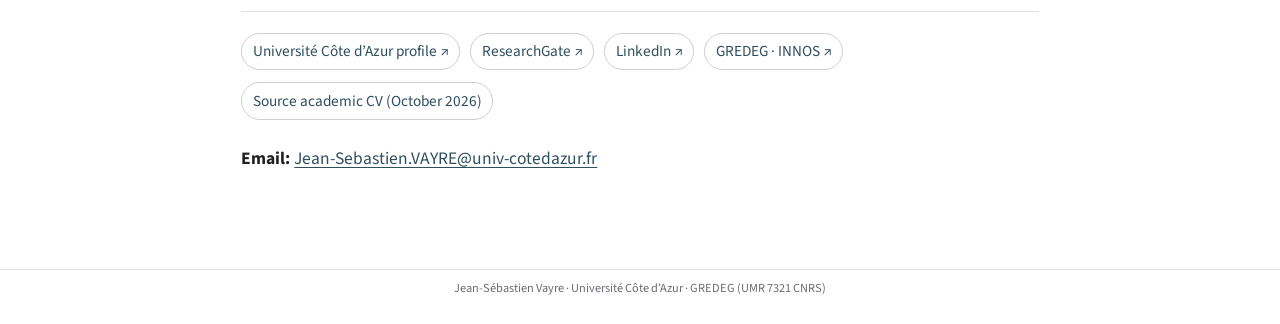
==== commit 330a6ab9: "Built site for gh-pages" ====
--- a/index.html
+++ b/index.html
@@ -6,8 +6,10 @@
 
 <meta name="viewport" content="width=device-width, initial-scale=1.0, user-scalable=yes">
 
-
-<title>Jean-Sébastien Vayre</title>
+<meta name="keywords" content="Jean-Sébastien Vayre, Jean Sebastien Vayre, Jean-Sebastien Vayre, sociology, artificial intelligence, digital technologies, epistemic vigilance, information search, learning, computational social science, agent-based modelling">
+<meta name="description" content="Academic website of Jean-Sébastien Vayre, Associate Professor of Sociology at Université Côte d’Azur and GREDEG (UMR 7321 CNRS). Research on artificial intelligence, digital technologies, information search, learning, epistemic vigilance and computational modelling.">
+
+<title>Jean-Sébastien Vayre — Sociologist of AI, Digital Technologies &amp; Cognition – Jean-Sébastien Vayre</title>
 <style>
 /* Default styles provided by pandoc.
 ** See https://pandoc.org/MANUAL.html#variables-for-html for config info.
@@ -73,6 +75,59 @@
   }
 }</script>
 <style>html{ scroll-behavior: smooth; }</style>
+<meta name="robots" content="index, follow, max-snippet:-1, max-image-preview:large">
+<meta name="googlebot" content="index, follow, max-snippet:-1, max-image-preview:large">
+<script type="application/ld+json">
+{
+  "@context": "https://schema.org",
+  "@graph": [
+    {
+      "@type": "WebSite",
+      "@id": "https://jeansebastienvayre-prog.github.io/#website",
+      "url": "https://jeansebastienvayre-prog.github.io/",
+      "name": "Jean-Sébastien Vayre",
+      "alternateName": ["Jean Sebastien Vayre", "Jean-Sebastien Vayre"],
+      "inLanguage": "en"
+    },
+    {
+      "@type": "Person",
+      "@id": "https://jeansebastienvayre-prog.github.io/#person",
+      "name": "Jean-Sébastien Vayre",
+      "alternateName": ["Jean Sebastien Vayre", "Jean-Sebastien Vayre"],
+      "url": "https://jeansebastienvayre-prog.github.io/",
+      "jobTitle": "Associate Professor of Sociology",
+      "affiliation": [
+        {
+          "@type": "Organization",
+          "name": "Université Côte d’Azur",
+          "url": "https://univ-cotedazur.fr/"
+        },
+        {
+          "@type": "Organization",
+          "name": "GREDEG (UMR 7321 CNRS)",
+          "url": "https://gredeg.univ-cotedazur.fr/"
+        }
+      ],
+      "sameAs": [
+        "https://univ-cotedazur.fr/jean-sebastien-vayre",
+        "https://www.researchgate.net/profile/Jean-Sebastien-Vayre",
+        "https://fr.linkedin.com/in/jean-sebastien-vayre-30b54514a",
+        "https://jeansebastienvayre-prog.github.io/movici/"
+      ],
+      "knowsAbout": [
+        "Sociology",
+        "Artificial intelligence",
+        "Digital technologies",
+        "Information search",
+        "Learning",
+        "Epistemic vigilance",
+        "Computational social science",
+        "Agent-based modelling"
+      ]
+    }
+  ]
+}
+</script>
 
 
 <link rel="stylesheet" href="styles.css">
@@ -155,10 +210,15 @@
 
 <header id="title-block-header" class="quarto-title-block default">
 <div class="quarto-title">
-<h1 class="title">Jean-Sébastien Vayre</h1>
+<h1 class="title">Jean-Sébastien Vayre — Sociologist of AI, Digital Technologies &amp; Cognition</h1>
 <p class="subtitle lead">Sociology · Digital Technologies · Artificial Intelligence · Cognition</p>
 </div>
 
+<div>
+  <div class="description">
+    Academic website of Jean-Sébastien Vayre, Associate Professor of Sociology at Université Côte d’Azur and GREDEG (UMR 7321 CNRS). Research on artificial intelligence, digital technologies, information search, learning, epistemic vigilance and computational modelling.
+  </div>
+</div>
 
 
 <div class="quarto-title-meta">
@@ -169,6 +229,12 @@
   </div>
   
 
+<div>
+  <div class="keywords">
+    <div class="block-title">Keywords</div>
+    <p>Jean-Sébastien Vayre, Jean Sebastien Vayre, Jean-Sebastien Vayre, sociology, artificial intelligence, digital technologies, epistemic vigilance, information search, learning, computational social science, agent-based modelling</p>
+  </div>
+</div>
 
 </header>
 
--- a/styles.css
+++ b/styles.css
@@ -363,3 +363,5 @@
   .record-links { justify-self: start; justify-content: flex-start; max-width: 100%; }
   .quick-grid { grid-template-columns: 1fr; }
 }
+
+.record-no-link { grid-template-columns: 1fr; }
